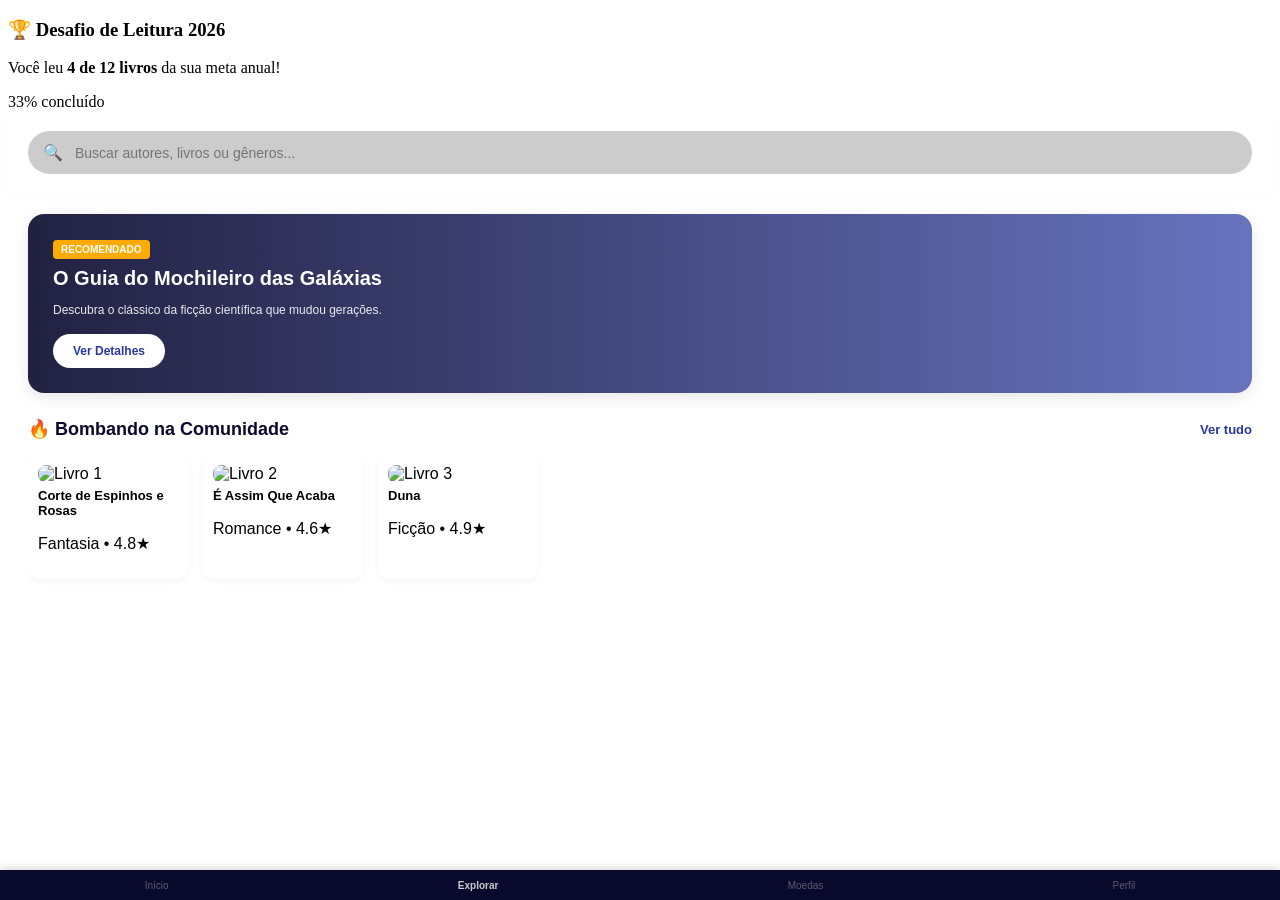
==== Explorar.html @ 79133b43 "Meu primeiro salvamento" ====
<!DOCTYPE html>
<html lang="pt-BR">
<head>
    <meta charset="UTF-8">
    <meta name="viewport" content="width=device-width, initial-scale=1.0">
    <title>Explorar</title>
    <link rel="stylesheet" href="explorar.css"> </head>
</head>
<body>
    <!--Painel de Desafios de Leitura-->
    <div class="painel-desafio">
        <h3 class="titulo-desafio">🏆 Desafio de Leitura 2026</h3>
        <p class="descricao-desafio">Você leu <strong>4 de 12 livros</strong> da sua meta anual!</p>
        <div class="progresso-desafio-fundo">
            <div class="progresso-desafio-barra" style="width: 33.3%;"></div>
        </div>
        <span class="porcentagem-desafio">33% concluído</span>
    </div>
</section>
<header class="topo-explorar">
        <div class="caixa-busca-explorar">
            <span>🔍</span>
            <input type="text" placeholder="Buscar autores, livros ou gêneros...">
        </div>
    </header>

    <main class="conteudo-explorar">
        <section class="banner-destaque">
            <div class="info-banner">
                <span class="badge-banner">RECOMENDADO</span>
                <h2>O Guia do Mochileiro das Galáxias</h2>
                <p>Descubra o clássico da ficção científica que mudou gerações.</p>
                <button class="btn-banner">Ver Detalhes</button>
            </div>
        </section>

        <section class="secao-explorar">
            <div class="titulo-linha">
                <h2>🔥 Bombando na Comunidade</h2>
                <a href="#" class="ver-mais">Ver tudo</a>
            </div>
            
            <div class="rolagem-horizontal">
                <div class="card-explorar">
                    <img src="https://placehold.co/150x220?text=Livro+1" alt="Livro 1">
                    <h4>Corte de Espinhos e Rosas</h4>
                    <p>Fantasia • 4.8★</p>
                </div>
                <div class="card-explorar">
                    <img src="https://placehold.co/150x220?text=Livro+2" alt="Livro 2">
                    <h4>É Assim Que Acaba</h4>
                    <p>Romance • 4.6★</p>
                </div>
                <div class="card-explorar">
                    <img src="https://placehold.co/150x220?text=Livro+3" alt="Livro 3">
                    <h4>Duna</h4>
                    <p>Ficção • 4.9★</p>
                </div>
            </div>
        </section>
    </main>











<nav class="aba-inferior">
    <a href="index.html" class="aba-item"><span>Início</span></a>
    <a href="Explorar.html" class="aba-item ativo"><span>Explorar</span></a>
    <a href="Moedas.html" class="aba-item"><span>Moedas</span></a>
    <a href="Perfil.html" class="aba-item"><span>Perfil</span></a>
</nav>
<script src="explorar.js"></script>
</body>
</html>
---- explorar.css ----
/* EXPLORAR */
.topo-explorar {
    padding: 20px;
    background-color: transparent;
    box-shadow: 0 2px 10px rgba(0,0,0,0.02);
}

.caixa-busca-explorar {
    display: flex;
    align-items: center;
    background-color: #cccccc;
    padding: 12px 15px;
    border-radius: 25px;
    gap: 10px;
}

.caixa-busca-explorar input {
    border: none;
    background: none;
    outline: none;
    width: 100%;
    font-size: 14px;
}

.conteudo-explorar { padding: 20px; }

.banner-destaque {
    background: linear-gradient(to right, rgba(9, 9, 45, 0.9), rgba(40, 56, 163, 0.7)), url('https://placehold.co/600x300?text=') no-repeat center center;
    background-size: cover;
    border-radius: 16px;
    padding: 25px;
    color: white;
    margin-bottom: 25px;
    box-shadow: 0 4px 15px rgba(0,0,0,0.1);
    font-family: 'roboto-medium', sans-serif;
}

.badge-banner {
    background-color: #ffaa00;
    color: white;
    padding: 4px 8px;
    font-size: 10px;
    font-weight: bold;
    border-radius: 4px;
}

.banner-destaque h2 { font-size: 20px; margin: 10px 0 5px 0; }
.banner-destaque p { font-size: 12px; opacity: 0.9; margin-bottom: 15px; line-height: 1.4; }

.btn-banner {
    background-color: white;
    color: #2838a3;
    border: none;
    padding: 10px 20px;
    border-radius: 20px;
    font-weight: bold;
    font-size: 12px;
    cursor: pointer;
    transition: transform 0.2s;
}

.btn-banner:active { transform: scale(0.95); }
.titulo-linha { display: flex; justify-content: space-between; align-items: center; margin-bottom: 15px; font-family: 'roboto-medium', sans-serif; }
.titulo-linha h2 { font-size: 18px; color: #09092d; margin: 0; }
.ver-mais { font-size: 13px; color: #2838a3; text-decoration: none; font-weight: bold; }

.rolagem-horizontal {
    display: flex;
    gap: 15px;
    overflow-x: auto;
    padding-bottom: 10px;
    scrollbar-width: none;
}

.rolagem-horizontal::-webkit-scrollbar { display: none; }

.card-explorar {
    flex: 0 0 140px;
    background-color: white;
    padding: 10px;
    border-radius: 12px;
    box-shadow: 0 2px 8px rgba(0,0,0,0.04);
    font-family: 'roboto-medium', sans-serif;
}

.card-explorar img { width: 100%; border-radius: 8px; object-fit: cover; }
.card-explorar h4 { font-size: 13px; margin: 5px 0 0 0; }






/* ==========================================================================
   BARRA DE NAVEGAÇÃO INFERIOR COLETIVA
   ========================================================================== */
.aba-inferior {
    position: fixed;
    bottom: 0;
    left: 0;
    width: 100%;
    height: 20px;
    background-color: #09092d;
    display: flex;
    justify-content: space-around;
    align-items: center;
    z-index: 2000;
    padding: 5px 0;
    box-shadow: 0 -2px 10px rgba(0, 0, 0, 0.15);
    font-family: 'roboto-black', sans-serif;
    color: #cccccc;
}
.aba-item {
    display: flex;
    flex-direction: column;
    align-items: center;
    cursor: pointer;
    font-family: 'roboto-black', sans-serif;
    font-size: 10px;
    color: #5d5d6e;
    text-decoration: none;
}
.aba-item.ativo {
    color: #cccccc;
    font-weight: bold;
}
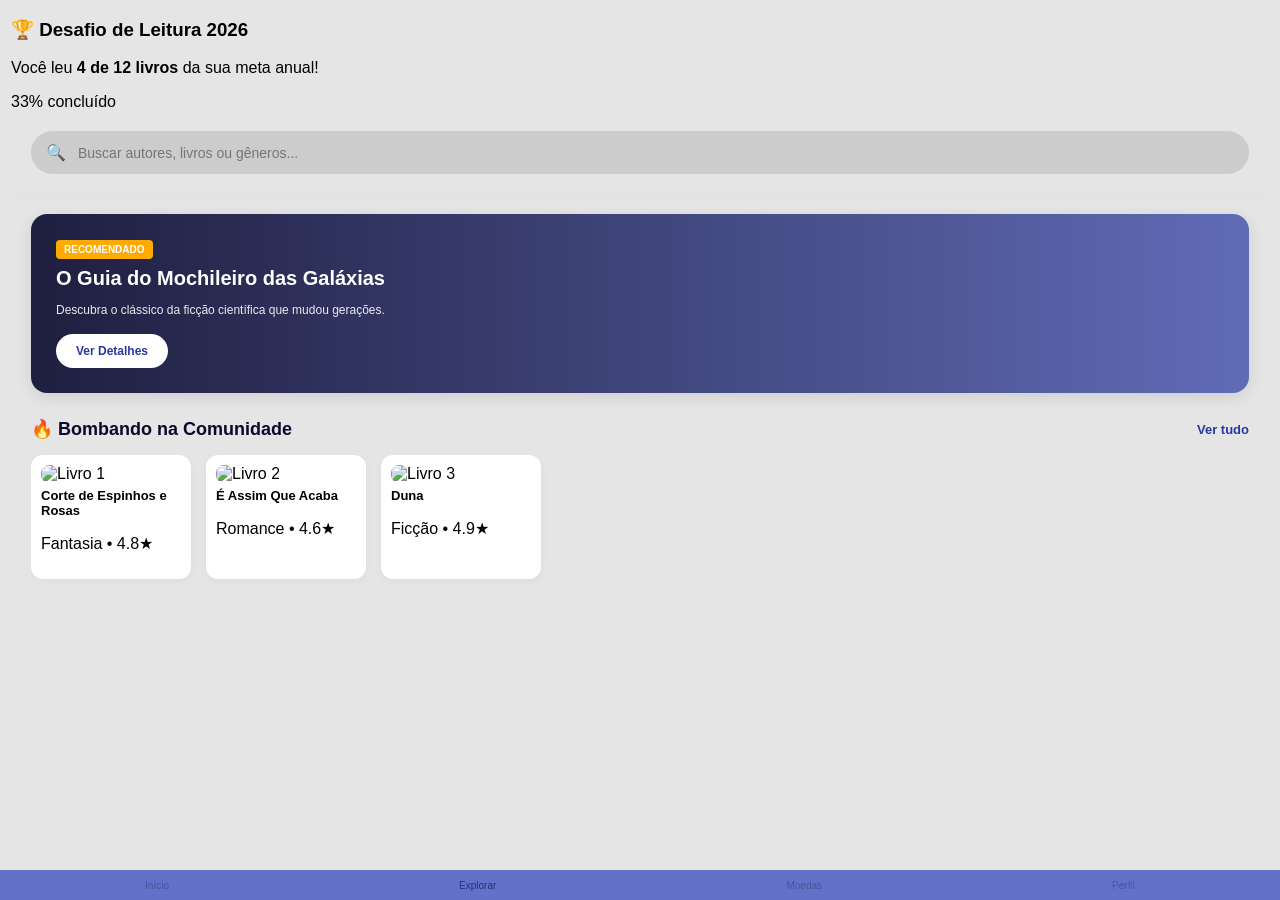
==== commit 907e00fb: "Meu primeiro salvamento" ====
--- a/Explorar.html
+++ b/Explorar.html
@@ -5,8 +5,17 @@
     <meta name="viewport" content="width=device-width, initial-scale=1.0">
     <title>Explorar</title>
     <link rel="stylesheet" href="explorar.css"> </head>
+    <link rel="stylesheet" href="style.css">
 </head>
 <body>
+    <script>
+    // Aplica o tema salvo assim que a página carregar
+    const temaSalvo = localStorage.getItem('tema') || 'claro';
+    if (temaSalvo === 'escuro') {
+        document.body.classList.add('dark-mode');
+    }
+</script>
+
     <!--Painel de Desafios de Leitura-->
     <div class="painel-desafio">
         <h3 class="titulo-desafio">🏆 Desafio de Leitura 2026</h3>
--- a/explorar.css
+++ b/explorar.css
@@ -90,7 +90,6 @@
 
 
 
-
 /* ==========================================================================
    BARRA DE NAVEGAÇÃO INFERIOR COLETIVA
    ========================================================================== */
@@ -100,27 +99,29 @@
     left: 0;
     width: 100%;
     height: 20px;
-    background-color: #09092d;
+    background-color: #6371c8;
     display: flex;
     justify-content: space-around;
     align-items: center;
     z-index: 2000;
     padding: 5px 0;
-    box-shadow: 0 -2px 10px rgba(0, 0, 0, 0.15);
-    font-family: 'roboto-black', sans-serif;
-    color: #cccccc;
 }
 .aba-item {
     display: flex;
     flex-direction: column;
     align-items: center;
     cursor: pointer;
-    font-family: 'roboto-black', sans-serif;
+    font-family: 'roboto-medium', sans-serif;
     font-size: 10px;
-    color: #5d5d6e;
+    color: #47559a;
     text-decoration: none;
 }
+.aba-item:hover{
+    color: #273175;
+    font-family: 'roboto-bold', sans-serif;
+}
 .aba-item.ativo {
-    color: #cccccc;
-    font-weight: bold;
-}+    color: #273175;
+    font-family: 'roboto-bold', sans-serif;
+}
+
--- a/style.css
+++ b/style.css
@@ -0,0 +1,916 @@
+/* ==========================================================================
+   CONFIGURAÇÕES GERAIS E FONTES
+   ========================================================================== */
+body {
+    background-color: #e6e5e5;
+    margin: 11px 11px 11px 11px;
+    font-family: sans-serif;
+    padding-bottom: 21px;
+}
+
+@font-face {
+    font-family: 'roboto-thin';
+    src: url('font/Roboto-thin.ttf') format('truetype');
+}
+@font-face {
+    font-family: 'roboto-light';
+    src: url('font/Roboto-light.ttf') format('truetype');
+}
+@font-face {
+    font-family: 'roboto-medium';
+    src: url('font/Roboto-medium.ttf') format('truetype');
+}
+@font-face {
+    font-family: 'roboto-bold';
+    src: url('font/Roboto-bold.ttf') format('truetype');
+}
+@font-face {
+    font-family: 'roboto-black';
+    src: url('font/Roboto-black.ttf') format('truetype');
+}
+
+/* ==========================================================================
+   MENU SUPERIOR / HEADER
+   ========================================================================== */
+.logo {
+    height: 40px !important;
+    width: auto !important;
+    margin: 14px;
+}
+.logo .cls-1 {
+    fill: #2f3b8b;  /* mesma cor original */
+}
+
+.container-menu {
+    margin-top: 14px;
+    display: flex; 
+    justify-content: space-between; /* Empurra o botão para a extrema direita */
+    align-items: center;
+    width: 100%;
+    box-sizing: border-box;
+    padding-right: 11px;
+}
+.logo-wrapper {
+    display: flex;
+}
+.IMAGINE {
+    font-family: 'roboto-black', sans-serif;
+    color: #2f3b8b;
+    font-size: 17px;
+    margin-left: -5px;
+    margin-top: 15px;
+}
+.Biblioteca {
+    font-family: 'roboto-black', sans-serif;
+    color: #6371c8;
+    font-size: 11px;
+    margin-left: -67px;
+    margin-top: 33px;
+}
+
+/* ==========================================================================
+   SEARCH BAR 
+   ========================================================================== */
+.formb {
+    display: flex;
+    align-items: center;
+    margin-left: 11px;
+    margin-top: 7px;
+    border: none;
+    position: center;
+    gap: 0.1px;
+    border-radius: 5px;
+}
+
+.busca {
+    margin: 0px 11px 0 0;
+    width: calc(100% - 11px);
+    background-color: #bdc4e3;
+    border: none;
+    font-size: 0.8rem;
+    height: 25px;
+    border-radius: 0px 50px 50px 0px; 
+    color:#0f184f ;
+    border: none;
+}
+.busca::placeholder {
+    color: #6e749b;
+    border: none;
+}
+.botaob {
+    background-color: #bdc4e3;
+    border: none;
+    cursor: pointer;
+    padding: 0.2rem;
+    height: 27px;
+    margin-top: 0px;
+    border-radius: 50px 0px 0px 50px;
+}
+.lupa {
+    width: 1rem;
+    height: 1rem;
+    margin-left: 0.4rem;
+    align-items: center;
+    position: center;
+    display: flex;
+    color: #6e749b;
+}
+
+
+/* ==========================================================================
+   BOTÃO FLUTUANTE DE AÇÃO (+)
+   ========================================================================== */
+.menumais {
+    position: fixed;
+    bottom: 50px;
+    right: 15px;
+    z-index: 50000;
+}
+.mais {
+    width: 36px;
+    height: 36px;
+    border-radius: 50%;
+    font-size: 28px;
+    border: none;
+    cursor: pointer;
+    display: flex;
+    align-items: center;
+    justify-content: center;
+    font-family: 'roboto-black', sans-serif;
+    background-color: #6371c8;
+    color: #bdc4e3;
+    transition: transform 0.2s ease, background-color 0.2s ease;
+}
+.mais:hover {
+    background-color: #2f3b8b;
+    color: #bdc4e3;
+    transform: scale(1.05); 
+}
+.opcoesmais {
+    position: absolute;
+    right: 0;
+    background-color: #bdc4e3;
+    color: #6371c8;
+    padding: 8px 10px;
+    border-radius: 15px;
+    font-size: 10px;
+    white-space: nowrap;
+    cursor: pointer;
+    display: none;
+    pointer-events: auto;
+}
+.opcoesmais:hover {
+    background-color: #6371c8;
+    color: #bdc4e3;
+    transform: scale(1.01); 
+    font-family: 'roboto-medium', sans-serif;
+}
+#adicionar{
+    bottom: 85px
+}
+#escanear{
+    bottom: 50px
+}
+
+/* ==========================================================================
+   SEÇÕES DE CARDS (RECENTES E PRINCIPAL)
+   ========================================================================== */
+.recentes {
+    font-family: 'roboto-medium', sans-serif;
+    font-size: 13px;
+    color: #2f3b8b;
+    margin-left: 14px;
+    margin-top: 15px;
+}
+.cardsR .card:hover {
+        transform: scale(1.02);
+}
+#recentes .capa-container {
+    height: 50px; 
+    position: relative;
+    border-radius: 12px;
+    margin-top: -20px;
+}
+.capa-livro {
+    width: 100%;
+    height: 100%;
+    object-fit: cover;
+}
+.cardsR {
+    display: flex;
+    flex-direction: row;
+    gap: 12px;
+    margin-top: -10px;
+    background-color: transparent;
+    padding: 10px 11px;
+    overflow-x: auto;
+}
+.cardsR .card {
+    flex-direction: row;
+    align-items: center;
+    background-color: #bdc4e3;
+    border-radius: 8px;
+    padding: 8px;
+    width: 180px;
+    height: 50px;
+    flex-shrink: 0;
+}
+.cardsR .card .capa-container {
+    flex-shrink: 0;
+}
+.cardsR .card .info-container {
+    display: flex;
+    flex-direction: column;
+    align-items: flex-start;
+}
+.card-recente-titulo {
+    font-size: 10px !important;
+    color: #2f3b8b;
+    display:block;
+    -webkit-column-break-inside: 2;
+    -webkit-box-orient:vertical;
+    max-width: 150px;
+}
+.card-recente-autor{
+    font-size: 7px !important; 
+    margin: 0; 
+    color: #6e749b !important;
+    white-space: nowrap;
+    overflow: hidden;
+    text-overflow: ellipsis;
+    max-width: 100%;
+}
+
+.card {
+    display: flex;
+    flex-direction: column;
+    background: #fff;
+    border-radius: 8px;
+    padding: 10px;
+    box-sizing: border-box;
+    position: relative;
+    contain: layout; 
+}
+.card img {
+    width: 50px;
+    border-radius: 8px;
+    aspect-ratio: 2 / 3;
+    object-fit: cover;
+    background-color: #eee;
+}
+.card h3 {
+    font-size: 1rem;
+    margin: 10px 0 5px;
+}
+.card-info {
+    padding: 8px 4px 0 4px;
+    display: flex;
+    flex-direction: column;
+    gap: 4px;
+    position: relative;
+}
+
+.card-recente {
+    width: 200px;
+    height: 50px;
+}
+.card-recente-conteudo {
+    display: flex; align-items: center; gap: 10px; width: 100%;
+}
+.card-recente-capa {
+    width: 10px; height: 35px; object-fit: cover; border-radius: 4px;
+}
+.card-recente-info {
+    overflow: hidden; text-align: left;
+}
+.card-recente-titulo {
+    font-size: 5px; margin: 0; white-space: nowrap; overflow: hidden; text-overflow: ellipsis;
+}
+.card-recente-autor {
+    font-size: 8px; margin: 3px 0 14px 0; color: #3d3d5a; white-space: nowrap; overflow: hidden; text-overflow: ellipsis;
+}
+
+/* ==========================================================================
+   CATEGORIAS
+   ========================================================================== */
+.linha-categorias-filtros {
+    display: flex;
+    align-items: center;
+    justify-content: space-between;
+    padding: 10px 20px;
+    box-sizing: border-box;
+    gap: 20px;
+    margin-left: -10px;
+}
+.categoriascontainer {
+    display: flex;
+    gap: 10px;
+    overflow-x: auto;
+    flex-grow: 1;
+    scrollbar-width: none;
+}
+.categoriascontainer::-webkit-scrollbar {
+    display: none;
+}
+.categoria-item {
+    font-family: 'roboto-medium', sans-serif;
+    background-color: #bdc4e3;
+    color: #6e749b;
+    padding: 8px 15px;
+    border-radius: 20px;
+    font-size: 8px;
+    cursor: pointer;
+    border: none;
+}
+.categoria-item:hover {
+    background-color: #6371c8;
+    color: #bdc4e3;
+    font-family: 'roboto-black', sans-serif;
+    transform: scale(1.03);
+}
+.categoria-item.ativo {
+    background-color: #6371c8;
+    color: #bdc4e3;
+    font-family: 'roboto-black', sans-serif;
+    border-bottom: 2px solid currentColor;
+}
+
+/* ==========================================================================
+   CAPAS E MENU DE AÇÕES POR CIMA DA CAPA
+   ========================================================================== */
+.cardsC {
+    display: grid;
+    grid-template-columns: repeat(auto-fill, minmax(130px, 1fr));
+    gap: 15px;
+    margin-top: -0px;
+    background: transparent;
+    border-radius: 20px;
+    padding: 10px;
+    text-align: center;
+    contain: content; 
+    align-items: center;
+}
+.cardsC .card:hover {
+        transform: scale(1.02);
+}
+
+.cardsC .card {
+    background-color: #bdc4e3;
+    border-radius: 8px;
+    padding: 8px;
+    width: 150px;
+    height: 280px;
+    flex-shrink: 0;
+    align-items: center;
+}
+#todoscardsC .capa-container {
+    width: 130px;
+    height: 200px;
+    position: relative;
+    border-radius: 12px;
+    overflow: hidden;
+}
+#todoscardsC .capa-livro {
+    width: 100%;
+    height: 100%;
+    object-fit: cover;
+    margin-top: 3px;
+}
+
+.titulo{
+    font-size: 12px !important;
+    margin-top: 3px !important; 
+    color: #2f3b8b;
+    white-space: normal;
+    display: -webkit-box;
+    -webkit-line-clamp: 2;       /* Define o limite máximo de 2 linhas */
+    -webkit-box-orient: vertical;
+    overflow: hidden;
+    text-overflow: ellipsis;
+    max-width: 150px;
+}
+.card-principal-autor{
+    font-size: 9px !important; 
+    margin-top: 2px; 
+    color: #6e749b;
+    white-space: nowrap;
+    overflow: hidden;
+    text-overflow: ellipsis;
+    max-width: 100%;
+}
+.menu-categorias-capa {
+    position: absolute;
+    bottom: 9px; 
+    left: 0px;
+    right: 0%;
+    display: flex;
+    justify-content: center;
+    background-color: #a1aacd; 
+    padding: 3px; 
+    border-radius: 9px;
+    opacity: 0;
+    visibility: hidden;
+    transform: translateY(10px); 
+    transition: opacity 0.3s ease, visibility 0.3s ease, transform 0.3s ease;
+}
+.capa-container:hover .menu-categorias-capa {
+    opacity: 1;
+    visibility: visible;
+}
+.btn-cat {
+    background: transparent;
+    border: 1px solid currentColor;
+    border-color: #1b2774;
+    border-radius: 4px;
+    color: #1b2774;
+    cursor: pointer;
+    font-size: 14px;
+    padding: 4px 2px;
+    display: flex;
+    align-items: center;
+    justify-content: center;
+    transition: background-color 0.15s ease, color 0.15s ease;
+}
+.btn-cat.cat-lendo.selecionado { background-color: #ff9800; border-color: #ff9800; color: #ffffff; }
+.btn-cat.cat-relendo.selecionado { background-color: #382ab7; border-color: #382ab7; color: #ffffff; }
+.btn-cat.cat-quero-ler.selecionado { background-color: #ffeb3b; border-color: #ffeb3b; color: #ffffff; }
+.btn-cat.cat-finalizados.selecionado { background-color: #4caf50; border-color: #4caf50; color: #ffffff; }
+.btn-cat.cat-abandonados.selecionado { background-color: #c62222; border-color: #c62222; color: #ffffff; }
+.btn-cat.cat-favoritos.selecionado { background-color: #ffc107; border-color: #ffc107; color: #ffffff; }
+
+.btn-cat.cat-lendo:hover { background-color: #ff9800; border-color: #ff9800; color: #ffffff; }
+.btn-cat.cat-relendo:hover { background-color: #382ab7; border-color: #382ab7; color: #ffffff; }
+.btn-cat.cat-quero-ler:hover { background-color: #ffeb3b; border-color: #ffeb3b; color: #ffffff; }
+.btn-cat.cat-finalizados:hover { background-color: #4caf50; border-color: #4caf50; color: #ffffff; }
+.btn-cat.cat-abandonados:hover { background-color: #c62222; border-color: #c62222; color: #ffffff; }
+.btn-cat.cat-favoritos:hover { background-color: #ffc107; border-color: #ffc107; color: #ffffff; }
+
+.btn-cat.selecionado svg { stroke: currentColor; }
+.modal-input-titulo, .modal-input-autor {
+    font-family: 'roboto-medium', sans-serif;
+    font-size: 7px;
+}
+
+/* ==========================================================================
+Filtros
+   ========================================================================== */
+.acoes-direita-container {
+    display: flex;
+    align-items: center;
+    gap: 10px;
+    flex-shrink: 0;
+}
+.btn-acao-topo {
+    background: none;
+    border: none;
+    color: #6371c8;
+    cursor: pointer;
+    display: flex;
+    align-items: center;
+    justify-content: center;
+    padding: 6px;
+    transition: color 0.2s, transform 0.2s;
+    margin-right: -5px;
+}
+.btn-acao-topo:hover {
+    color: #2f3b8b;
+    transform: scale(1.08);
+}
+.balao-filtro {
+    display: none; /* Escondido por padrão */
+    position: absolute;
+    top: 115%;     /* Posiciona logo abaixo do botão */
+    right: 0;      /* Alinha com o canto direito do botão */
+    background-color: #bdc4e3; /* Tom azul-escuro igual à sua aba inferior */
+    color: #2f3b8b;
+    border-radius: 8px;
+    box-shadow: 0 4px 12px rgba(0, 0, 0, 0.3);
+    padding: 6px 0;
+    min-width: 120px;
+    z-index: 3000; /* Garante que fique acima de outros elementos na tela */
+    font-family: 'roboto-medium', sans-serif;
+}
+
+/* Classe que o JavaScript usará para exibir o balão */
+.balao-filtro.visivel {
+    display: block;
+}
+
+/* Opções de clique dentro do balão */
+.opcao-filtro {
+    padding: 8px 16px;
+    font-size: 12px;
+    cursor: pointer;
+    transition: background-color 0.2s, color 0.2s;
+    text-align: left;
+    white-space: nowrap;
+}
+
+/* Efeito ao passar o mouse nas opções */
+.opcao-filtro:hover {
+    background-color: #6371c8; /* Tom ligeiramente mais claro */
+    font-family: 'roboto-black', sans-serif;
+    color: #bdc4e3;
+}
+
+/* Destaque visual para a opção selecionada atualmente */
+.opcao-filtro.ativa {
+    color: #bdc4e3; /* Cor verde/ciano para destacar o filtro ativo */
+    background-color: #6371c8;
+    font-family: 'roboto-black', sans-serif;
+}
+
+/* ==========================================================================
+   LIXEIRA E MODO EXCLUSÃO
+   ========================================================================== */
+#btn-lixeira-secao {
+    margin-right:7px;
+    border-color: #2f3b8b !important;
+}
+#btn-lixeira-secao:hover {
+    color: #c62222 !important;
+}
+.container-acoes-lixeira {
+    position: fixed;
+    bottom: 50px;
+    right: 68px;
+    display: flex;
+    gap: 10px;
+    z-index: 5000;
+}
+.btn-selecionar-tudo {
+    background-color: #bdc4e3;
+    color: #2f3b8b;
+    border: none;
+    padding: 8px 10px;
+    border-radius: 20px;
+    font-family: 'roboto-medium', sans-serif;
+    font-size: 10px;
+    cursor: pointer;
+    transition: background-color 0.2s, transform 0.2s;
+}
+.btn-selecionar-tudo:hover {
+    background-color: #2f3b8b;
+    color: #bdc4e3;
+    transform: scale(1.01);
+    font-family: 'roboto-bold', sans-serif;
+}
+.btn-deletar-secao {
+    position: static; 
+    background-color: #bdc4e3;
+    color: #c62222;
+    border: none;
+    padding: 8px 10px;
+    border-radius: 20px;
+    font-family: 'roboto-medium', sans-serif;
+    font-size: 10px;
+    cursor: pointer;
+    transition: background-color 0.2s;
+}
+.btn-deletar-secao:hover {
+background-color: #9b1d0f;
+color: #bdc4e3;
+ transform: scale(1.01);
+ font-family: 'roboto-bold', sans-serif;
+}
+.card-selecionado-exclusao {
+    outline: 4px solid #c62222;
+    color:#c62222;
+    border-radius: 12px;
+    transform: scale(0.96);
+    transition: all 0.2s ease;
+}
+
+/* ==========================================================================
+   MODAL DE EDIÇÃO DO LIVRO
+   ========================================================================== */
+.modal-overlay {
+    position: fixed;
+    top: 0; left: 0; right: 0; bottom: 0;
+    background-color: #00000080;
+    display: flex;
+    justify-content: center;
+    align-items: center;
+    z-index: 100000;
+    padding: 20px;
+}
+.modal-conteudo {
+    background-color: #e6e5e5;
+    color:#2f3b8b;
+    border-radius: 12px;
+    display: flex;
+    max-width: 500px;
+    width: 100%;
+    max-height: 80vh;
+    box-shadow: 0 4px 20px rgba(0, 0, 0, 0.3);
+    overflow: hidden;
+    position: relative;
+}
+.modal-esquerda {
+    flex: 0 0 45%;
+    background-color: #e6e5e5;
+    display: flex;
+    flex-direction: column;
+    align-items: center;
+    padding: 20px;
+    color:#0e174f;
+}
+.btn-fechar-modal {
+    position: absolute;
+    top: 7px; left: 9px;
+    background: none; border: none;
+    font-size: 20px; color: #6371c8;
+    cursor: pointer; padding: 0;
+    width: 32px; height: 32px;
+    display: flex; align-items: center; justify-content: center;
+    transition: color 0.2s; z-index: 10;
+}
+.btn-fechar-modal:hover { color: #2f3b8b; }
+.modal-capa {
+    width: 180px;
+    max-width: 190px;
+    aspect-ratio: 2 / 3;
+    object-fit: cover;
+    border-radius: 8px;
+    margin-top: 4px;
+    margin-left: 20px;
+}
+.modal-direita {
+    flex: 1; padding: 10px;
+    display: flex; flex-direction: column;
+    overflow-y: auto; 
+    gap: 15px;
+    justify-content: center;
+    margin-right: 20px;
+    margin-top: 40px;
+}
+.modal-campo {
+    display: flex;
+    flex-direction: column;
+    gap: 5px; 
+    font-family: 'roboto-medium', sans-serif;
+}
+.modal-campo label {
+    font-family: 'roboto-medium', sans-serif;
+    font-size: 14px; color: #2f3b8b; font-weight: 500;
+}
+.modal-campo input {
+    padding: 10px 12px; border: none;
+    border-radius: 6px; font-size: 12px; font-family: sans-serif;
+    transition: border-color 0.2s;
+    color: #2f3b8b;
+    background-color: #bdc4e3;
+    font-family: 'roboto-medium', sans-serif;
+}
+.modal-campo input:focus {
+    outline: none; border-color: #2f3b8b;
+}
+.btn-salvar-modal {
+    background-color: #6371c8; color: #cccccc;
+    border: none; padding: 12px 20px; border-radius: 6px;
+    font-family: 'roboto-medium', sans-serif; font-size: 11px;
+    cursor: pointer; transition: background-color 0.2s;
+    align-self: flex-end; margin-top: 42px;
+}
+.btn-salvar-modal:hover { background-color: #2f3b8b; }
+
+@media (max-width: 600px) {
+    .modal-conteudo { flex-direction: column; max-height: none; max-width: none; }
+    .modal-esquerda { flex: 0 0 auto; padding: 15px; }
+    .modal-direita { flex: 1; padding: 20px; }
+    .btn-fechar-modal { top: 8px; right: 8px; }
+}
+
+/* ==========================================================================
+   BARRA DE NAVEGAÇÃO INFERIOR COLETIVA
+   ========================================================================== */
+.aba-inferior {
+    position: fixed;
+    bottom: 0;
+    left: 0;
+    width: 100%;
+    height: 20px;
+    background-color: #6371c8;
+    display: flex;
+    justify-content: space-around;
+    align-items: center;
+    z-index: 2000;
+    padding: 5px 0;
+}
+.aba-item {
+    display: flex;
+    flex-direction: column;
+    align-items: center;
+    cursor: pointer;
+    font-family: 'roboto-medium', sans-serif;
+    font-size: 10px;
+    color: #47559a;
+    text-decoration: none;
+}
+.aba-item:hover{
+    color: #273175;
+    font-family: 'roboto-bold', sans-serif;
+}
+.aba-item.ativo {
+    color: #273175;
+    font-family: 'roboto-bold', sans-serif;
+}
+
+/* ==========================================================================
+   TEMAS
+   ========================================================================== */
+.btn-tema {
+    position: absolute;
+    top: 13px;      /* ajuste conforme o espaçamento desejado */
+    right: 4px;
+    background: none;
+    border: none;
+    color: #6371c8;
+    cursor: pointer;
+    display: flex;
+    align-items: center;
+    justify-content: center;
+    padding: 8px;
+    transition: transform 0.2s ease, color 0.2s ease;
+}
+.container-menu {
+    position: relative;  /* adicione */
+    /* resto do estilo existente */
+}
+.btn-tema:hover {
+    color: #39458f;
+    transform: scale(1.1);
+}
+
+
+
+
+/* Regras aplicadas quando o body tiver a classe .dark-mode */
+body.dark-mode {
+    background-color: #0d0e19; /* Fundo escuro profundo */
+    color: #bdc4e3;
+}
+
+body.dark-mode .logo .cls-1{
+fill: #162a70;
+}
+body.dark-mode .IMAGINE {
+color:#162a70
+}
+body.dark-mode .Biblioteca {
+    color: #545d85;
+}
+body.dark-mode .recentes{
+color: #545d85;
+}
+
+
+body.dark-mode .botaob,
+body.dark-mode .lupa,
+body.dark-mode .busca::placeholder {
+    color: #1a1c2c !important;
+    background-color: #02040d !important;
+}
+body.dark-mode .busca {
+    color: #545d85 !important;
+    background-color: #02040d !important;
+}
+
+
+body.dark-mode .mais {
+    background-color: #02040d;
+    color: #162a70;
+}
+body.dark-mode .mais:hover {
+    background-color: #162a70;
+    color: #02040d;
+}
+body.dark-mode .opcoesmais {
+    background-color: #02040d;
+    color: #1a1c2c;
+}
+body.dark-mode .opcoesmais:hover {
+    background-color: #02040d;
+    color: #162a70;
+}
+
+
+body.dark-mode .categoria-item {
+    background-color: #02040d;
+    color: #1a1c2c;
+}
+body.dark-mode .categoria-item:hover {
+    background-color: #162a70 ;
+    color: #090c1b ;
+}
+body.dark-mode .categoria-item.ativo {
+    background-color: #162a70 ;
+    color: #090c1b ;
+}
+
+
+body.dark-mode .card-recente-titulo,
+body.dark-mode .titulo{
+color: #545d85;
+}
+body.dark-mode .card-recente-autor,
+body.dark-mode .card-principal-autor{
+color: #242636 !important;
+}
+
+
+body.dark-mode .cardsR .card,
+body.dark-mode .cardsC .card,
+body.dark-mode .card,
+body.dark-mode .menu-categorias-capa {
+    background-color: #02040d;
+}
+body.dark-mode .btn-cat {
+border-color: #02040d;
+color: #1a1c2c;
+border-color: #1a1c2c;
+}
+
+body.dark-mode .modal-conteudo,
+body.dark-mode .modal-esquerda{
+    background-color: #1a1c2c;
+}
+body.dark-mode .modal-campo label,
+body.dark-mode .btn-fechar-modal,
+body.dark-mode .btn-acao-topo {
+color: #02040d;
+}
+body.dark-mode .modal-campo input {
+    background-color: #02040d;
+    border-color: transparent;
+    color: #424662;
+}
+body.dark-mode .btn-salvar-modal {
+    background-color: #02040d;
+    color: #424662;
+}
+body.dark-mode .btn-salvar-modal:hover {
+    background-color: #424662;
+    color: #02040d;
+}
+
+body.dark-mode .btn-acao-topo {
+    color: #122051;
+}
+body.dark-mode .btn-acao-topo:hover {
+    color: #545d85;
+}
+body.dark-mode .opcao-filtro {
+    color: #1a1c2c; 
+}
+body.dark-mode .opcao-filtro:hover {
+    background-color: #545d85; 
+    color: #02040d;
+}
+body.dark-mode .opcao-filtro.ativa {
+    color: #02040d; 
+    background-color: #545d85;
+}
+body.dark-mode .balao-filtro {
+background-color: #02040d;
+}
+
+
+body.dark-mode .btn-selecionar-tudo {
+    background-color: #02040d;
+    color: #162a70;
+}
+body.dark-mode .btn-selecionar-tudo:hover {
+    background-color: #162a70;
+    color: #02040d;
+}
+body.dark-mode .btn-deletar-secao { 
+    background-color: #02040d;
+    color: #c62222;
+}
+body.dark-mode .btn-deletar-secao:hover {
+background-color: #c62222;
+color: #02040d;
+}
+
+
+body.dark-mode .aba-inferior {
+background-color: #02040d !important;
+}
+body.dark-mode .aba-item {
+color: #1a1c2c !important;
+}
+body.dark-mode .aba-item:hover{
+    color: #162a70 !important;
+}
+body.dark-mode .aba-item.ativo {
+    color: #162a70 !important;
+}
+
+
+body.dark-mode .btn-tema{
+    color: #1e2e6a;
+}
+body.dark-mode .btn-tema:hover{
+    color: #545d85;
+}
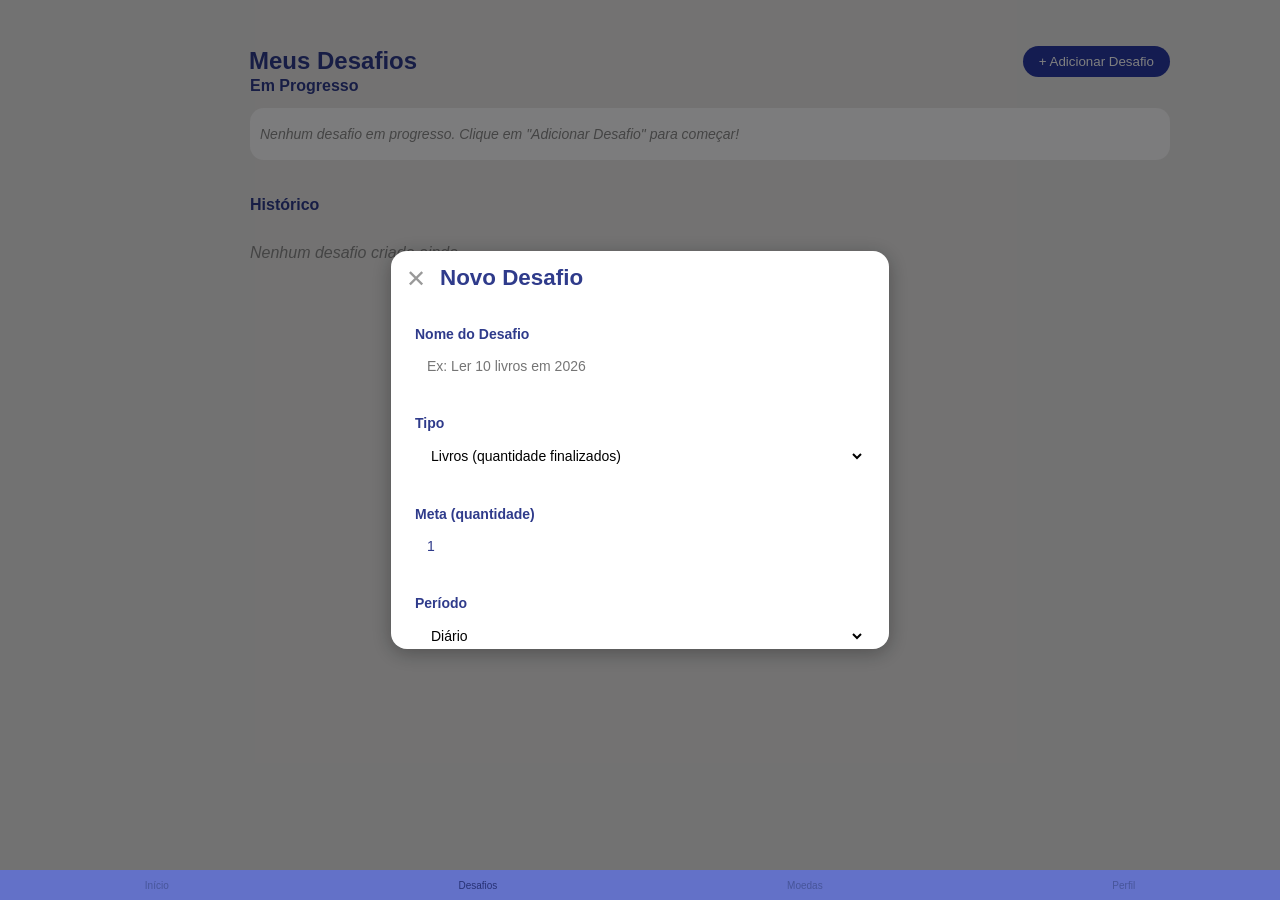
==== commit 16ecdae3: "Primeira versão do site" ====
--- a/Explorar.html
+++ b/Explorar.html
@@ -3,88 +3,97 @@
 <head>
     <meta charset="UTF-8">
     <meta name="viewport" content="width=device-width, initial-scale=1.0">
-    <title>Explorar</title>
-    <link rel="stylesheet" href="explorar.css"> </head>
+    <title>Desafios</title>
     <link rel="stylesheet" href="style.css">
+    <link rel="stylesheet" href="explorar.css">
 </head>
 <body>
-    <script>
-    // Aplica o tema salvo assim que a página carregar
+<script>
     const temaSalvo = localStorage.getItem('tema') || 'claro';
-    if (temaSalvo === 'escuro') {
-        document.body.classList.add('dark-mode');
-    }
+    if (temaSalvo === 'escuro') document.body.classList.add('dark-mode');
 </script>
 
-    <!--Painel de Desafios de Leitura-->
-    <div class="painel-desafio">
-        <h3 class="titulo-desafio">🏆 Desafio de Leitura 2026</h3>
-        <p class="descricao-desafio">Você leu <strong>4 de 12 livros</strong> da sua meta anual!</p>
-        <div class="progresso-desafio-fundo">
-            <div class="progresso-desafio-barra" style="width: 33.3%;"></div>
+<div class="container-desafios">
+    <div class="cabecalho-desafios">
+        <h1 class="titulo-principal">Meus Desafios</h1>
+        <button id="btn-adicionar-desafio" class="btn-adicionar">+ Adicionar Desafio</button>
+    </div>
+
+    <!-- Desafio atual -->
+    <div class="secao-desafio">
+        <h2>Em Progresso</h2>
+        <div id="desafio-atual" class="card-desafio card-desafio-destaque">
+            <p class="sem-desafio">Nenhum desafio em progresso. Clique em "Adicionar Desafio" para começar!</p>
         </div>
-        <span class="porcentagem-desafio">33% concluído</span>
     </div>
-</section>
-<header class="topo-explorar">
-        <div class="caixa-busca-explorar">
-            <span>🔍</span>
-            <input type="text" placeholder="Buscar autores, livros ou gêneros...">
+
+    <!-- Histórico (concluídos e falhos) -->
+    <div class="secao-desafio">
+        <h2>Histórico</h2>
+        <div id="lista-historico" class="lista-historico">
+            <p class="sem-historico">Nenhum desafio concluído ou falho ainda.</p>
         </div>
-    </header>
+    </div>
 
-    <main class="conteudo-explorar">
-        <section class="banner-destaque">
-            <div class="info-banner">
-                <span class="badge-banner">RECOMENDADO</span>
-                <h2>O Guia do Mochileiro das Galáxias</h2>
-                <p>Descubra o clássico da ficção científica que mudou gerações.</p>
-                <button class="btn-banner">Ver Detalhes</button>
-            </div>
-        </section>
-
-        <section class="secao-explorar">
-            <div class="titulo-linha">
-                <h2>🔥 Bombando na Comunidade</h2>
-                <a href="#" class="ver-mais">Ver tudo</a>
-            </div>
-            
-            <div class="rolagem-horizontal">
-                <div class="card-explorar">
-                    <img src="https://placehold.co/150x220?text=Livro+1" alt="Livro 1">
-                    <h4>Corte de Espinhos e Rosas</h4>
-                    <p>Fantasia • 4.8★</p>
-                </div>
-                <div class="card-explorar">
-                    <img src="https://placehold.co/150x220?text=Livro+2" alt="Livro 2">
-                    <h4>É Assim Que Acaba</h4>
-                    <p>Romance • 4.6★</p>
-                </div>
-                <div class="card-explorar">
-                    <img src="https://placehold.co/150x220?text=Livro+3" alt="Livro 3">
-                    <h4>Duna</h4>
-                    <p>Ficção • 4.9★</p>
-                </div>
-            </div>
-        </section>
-    </main>
-
-
-
-
-
-
-
-
-
-
+<!-- Modal para adicionar desafio -->
+<div id="modal-desafio" class="modal-overlay" style="display: flex;">
+    <div class="modal-conteudo">
+        <button class="btn-fechar-modal" id="fechar-modal-desafio">✕</button>
+        <h3 id="Novo-Desafio">Novo Desafio</h3>
+        
+        <div class="modal-campo">
+            <label>Nome do Desafio</label>
+            <input type="text" id="nome-desafio" placeholder="Ex: Ler 10 livros em 2026">
+        </div>
+        
+        <div class="modal-campo">
+            <label>Tipo</label>
+            <select id="tipo-desafio">
+                <option value="livros">Livros (quantidade finalizados)</option>
+                <option value="tempo">Tempo (horas de leitura)</option>
+            </select>
+        </div>
+        
+        <div class="modal-campo">
+            <label>Meta (quantidade)</label>
+            <input type="number" id="meta-desafio" value="1" min="1" step="1">
+        </div>
+        
+        <div class="modal-campo">
+            <label>Período</label>
+            <select id="periodo-desafio">
+                <option value="diario">Diário</option>
+                <option value="semanal">Semanal</option>
+                <option value="mensal">Mensal</option>
+                <option value="anual">Anual</option>
+                <option value="personalizado">Personalizado (data específica)</option>
+            </select>
+        </div>
+        
+        <div class="modal-campo" id="campo-data-inicio" style="display: none;">
+            <label>Data de Início</label>
+            <input type="date" id="data-inicio-desafio">
+        </div>
+        
+        <div class="modal-campo">
+            <label>Recorrência</label>
+            <select id="recorrencia-desafio">
+                <option value="sim">Sim, criar novo desafio igual ao finalizar</option>
+                <option value="nao">Não, apenas finalizar o desafio</option>
+            </select>
+        </div>
+        
+        <button id="salvar-desafio" class="btn-salvar-modal">Salvar Desafio</button>
+    </div>
+</div>
 
 <nav class="aba-inferior">
     <a href="index.html" class="aba-item"><span>Início</span></a>
-    <a href="Explorar.html" class="aba-item ativo"><span>Explorar</span></a>
+    <a href="Explorar.html" class="aba-item ativo"><span>Desafios</span></a>
     <a href="Moedas.html" class="aba-item"><span>Moedas</span></a>
     <a href="Perfil.html" class="aba-item"><span>Perfil</span></a>
 </nav>
+
 <script src="explorar.js"></script>
 </body>
 </html>
--- a/style.css
+++ b/style.css
@@ -64,7 +64,7 @@
     font-family: 'roboto-black', sans-serif;
     color: #6371c8;
     font-size: 11px;
-    margin-left: -67px;
+    margin-left: -68px;
     margin-top: 33px;
 }
 
@@ -230,15 +230,7 @@
     -webkit-column-break-inside: 2;
     -webkit-box-orient:vertical;
     max-width: 150px;
-}
-.card-recente-autor{
-    font-size: 7px !important; 
-    margin: 0; 
-    color: #6e749b !important;
-    white-space: nowrap;
-    overflow: hidden;
-    text-overflow: ellipsis;
-    max-width: 100%;
+    font-family: 'roboto-light', sans-serif;
 }
 
 .card {
@@ -283,11 +275,10 @@
 .card-recente-info {
     overflow: hidden; text-align: left;
 }
-.card-recente-titulo {
-    font-size: 5px; margin: 0; white-space: nowrap; overflow: hidden; text-overflow: ellipsis;
-}
 .card-recente-autor {
-    font-size: 8px; margin: 3px 0 14px 0; color: #3d3d5a; white-space: nowrap; overflow: hidden; text-overflow: ellipsis;
+    font-size: 8px; 
+    font-family: 'roboto-medium', sans-serif;
+    margin: 3px 0 14px 0; color: #3d3d5a; white-space: nowrap; overflow: hidden; text-overflow: ellipsis;
 }
 
 /* ==========================================================================
@@ -341,7 +332,7 @@
 .cardsC {
     display: grid;
     grid-template-columns: repeat(auto-fill, minmax(130px, 1fr));
-    gap: 15px;
+    gap: 20px;
     margin-top: -0px;
     background: transparent;
     border-radius: 20px;
@@ -388,6 +379,7 @@
     overflow: hidden;
     text-overflow: ellipsis;
     max-width: 150px;
+        font-family: 'roboto-extra-bold', sans-serif;
 }
 .card-principal-autor{
     font-size: 9px !important; 
@@ -397,6 +389,7 @@
     overflow: hidden;
     text-overflow: ellipsis;
     max-width: 100%;
+        font-family: 'roboto-medium', sans-serif;
 }
 .menu-categorias-capa {
     position: absolute;
@@ -451,6 +444,31 @@
     font-size: 7px;
 }
 
+/* Etiqueta de formato (PDF/EPUB) sobre a capa */
+.etiqueta-formato {
+    position: absolute;
+    top: 8px;
+    left: 8px;
+    color: white;
+    font-size: 10px;
+    font-weight: bold;
+    padding: 3px 8px;
+    border-radius: 4px;
+    z-index: 15;
+    font-family: 'roboto-medium', sans-serif;
+    backdrop-filter: blur(2px);
+    pointer-events: none; /* impede que a etiqueta atrapalhe os cliques nos botões da capa */
+}
+
+.etiqueta-formato.pdf {
+    background-color: #bdc4e3; /* vermelho para PDF */
+    color: #2f3b8b;
+}
+
+.etiqueta-formato.epub {
+    background-color: #bdc4e3; /* verde para EPUB */
+    color: #2f3b8b;
+}
 /* ==========================================================================
 Filtros
    ========================================================================== */
@@ -484,7 +502,6 @@
     background-color: #bdc4e3; /* Tom azul-escuro igual à sua aba inferior */
     color: #2f3b8b;
     border-radius: 8px;
-    box-shadow: 0 4px 12px rgba(0, 0, 0, 0.3);
     padding: 6px 0;
     min-width: 120px;
     z-index: 3000; /* Garante que fique acima de outros elementos na tela */
@@ -747,75 +764,75 @@
 
 /* Regras aplicadas quando o body tiver a classe .dark-mode */
 body.dark-mode {
-    background-color: #0d0e19; /* Fundo escuro profundo */
+    background-color: #070A23; /* Fundo escuro profundo */
     color: #bdc4e3;
 }
 
 body.dark-mode .logo .cls-1{
-fill: #162a70;
+fill: #D4C36E;
 }
 body.dark-mode .IMAGINE {
-color:#162a70
+color:#D4C36E
 }
 body.dark-mode .Biblioteca {
-    color: #545d85;
+    color: #D4C36E;
 }
 body.dark-mode .recentes{
-color: #545d85;
+color: #D4C36E;
 }
 
 
 body.dark-mode .botaob,
 body.dark-mode .lupa,
 body.dark-mode .busca::placeholder {
-    color: #1a1c2c !important;
-    background-color: #02040d !important;
+    color: #0A5985 !important;
+    background-color: #051E4A !important;
 }
 body.dark-mode .busca {
-    color: #545d85 !important;
-    background-color: #02040d !important;
+    color: #FF8C70 !important;
+    background-color: #051E4A !important;
 }
 
 
 body.dark-mode .mais {
-    background-color: #02040d;
-    color: #162a70;
+    background-color: #D4C36E;
+    color: #051E4A;
 }
 body.dark-mode .mais:hover {
-    background-color: #162a70;
-    color: #02040d;
+    background-color: #FF8C70;
+    color: #051E4A;
 }
 body.dark-mode .opcoesmais {
-    background-color: #02040d;
-    color: #1a1c2c;
+    background-color: #D4C36E;
+    color: #051E4A;
 }
 body.dark-mode .opcoesmais:hover {
-    background-color: #02040d;
-    color: #162a70;
+    background-color: #FF8C70;
+    color: #051E4A;
 }
 
 
 body.dark-mode .categoria-item {
-    background-color: #02040d;
-    color: #1a1c2c;
+    background-color: #051E4A;
+    color: #0A5985;
 }
 body.dark-mode .categoria-item:hover {
-    background-color: #162a70 ;
-    color: #090c1b ;
+    background-color: #D4C36E ;
+    color: #051E4A ;
 }
 body.dark-mode .categoria-item.ativo {
-    background-color: #162a70 ;
-    color: #090c1b ;
+    background-color: #D4C36E ;
+    color: #051E4A ;
 }
 
 
 body.dark-mode .card-recente-titulo,
 body.dark-mode .titulo{
-color: #545d85;
+color: #FF8C70;
 }
 body.dark-mode .card-recente-autor,
 body.dark-mode .card-principal-autor{
-color: #242636 !important;
+color: #FF8C70 !important;
 }
 
 
@@ -823,94 +840,110 @@
 body.dark-mode .cardsC .card,
 body.dark-mode .card,
 body.dark-mode .menu-categorias-capa {
-    background-color: #02040d;
+    background-color: #051E4A;
+}
+
+body.dark-mode .cardsR .card:hover,
+body.dark-mode .cardsC .card:hover {
+    background-color: #031432;
 }
 body.dark-mode .btn-cat {
-border-color: #02040d;
-color: #1a1c2c;
-border-color: #1a1c2c;
+border-color: #0A5985;
+color: #0A5985;
+border-color: #0A5985;
 }
 
 body.dark-mode .modal-conteudo,
 body.dark-mode .modal-esquerda{
-    background-color: #1a1c2c;
+    background-color: #070A23;
 }
 body.dark-mode .modal-campo label,
 body.dark-mode .btn-fechar-modal,
 body.dark-mode .btn-acao-topo {
-color: #02040d;
+color: #D4C36E;
 }
 body.dark-mode .modal-campo input {
-    background-color: #02040d;
-    border-color: transparent;
-    color: #424662;
+    background-color: #051E4A;
+    border-color: none;
+    color: #FF8C70;
 }
 body.dark-mode .btn-salvar-modal {
-    background-color: #02040d;
+    background-color: #051E4A;
     color: #424662;
 }
 body.dark-mode .btn-salvar-modal:hover {
     background-color: #424662;
-    color: #02040d;
+    color: #D4C36E;
 }
 
 body.dark-mode .btn-acao-topo {
-    color: #122051;
+    color: #D4C36E;
 }
 body.dark-mode .btn-acao-topo:hover {
-    color: #545d85;
+    color: #FF8C70;
 }
 body.dark-mode .opcao-filtro {
-    color: #1a1c2c; 
+    color: #051E4A; 
 }
 body.dark-mode .opcao-filtro:hover {
-    background-color: #545d85; 
-    color: #02040d;
+    background-color: #051E4A; 
+    color: #D4C36E;
 }
 body.dark-mode .opcao-filtro.ativa {
-    color: #02040d; 
-    background-color: #545d85;
+    color: #D4C36E; 
+    background-color: #051E4A;
 }
 body.dark-mode .balao-filtro {
-background-color: #02040d;
+background-color: #D4C36E;
 }
 
 
 body.dark-mode .btn-selecionar-tudo {
-    background-color: #02040d;
-    color: #162a70;
+    background-color: #051E4A;
+    color: #D4C36E;
 }
 body.dark-mode .btn-selecionar-tudo:hover {
-    background-color: #162a70;
-    color: #02040d;
+    background-color: #D4C36E;
+    color: #051E4A;
 }
 body.dark-mode .btn-deletar-secao { 
-    background-color: #02040d;
-    color: #c62222;
+    background-color: #c62222;
+    color: #D4C36E;
 }
 body.dark-mode .btn-deletar-secao:hover {
-background-color: #c62222;
-color: #02040d;
+background-color: #D4C36E;
+color: #c62222;
 }
 
 
 body.dark-mode .aba-inferior {
-background-color: #02040d !important;
+background-color: #070A23 !important;
 }
 body.dark-mode .aba-item {
-color: #1a1c2c !important;
+color: #0A5985 !important;
 }
 body.dark-mode .aba-item:hover{
-    color: #162a70 !important;
+    color: #D4C36E !important;
 }
 body.dark-mode .aba-item.ativo {
-    color: #162a70 !important;
+    color: #D4C36E !important;
 }
 
 
 body.dark-mode .btn-tema{
-    color: #1e2e6a;
+    color: #D4C36E;
 }
 body.dark-mode .btn-tema:hover{
-    color: #545d85;
+    color: #FF8C70;
+}
+
+
+body.dark-mode .etiqueta-formato.pdf {
+    background-color: #051E4A; /* vermelho para PDF */
+    color: #0A5985;
+}
+
+body.dark-mode .etiqueta-formato.epub {
+    background-color: #051E4A; /* verde para EPUB */
+    color: #0A5985;
 }
--- a/explorar.css
+++ b/explorar.css
@@ -1,93 +1,224 @@
-/* EXPLORAR */
-.topo-explorar {
+/* ========== DESAFIOS ========== */
+.container-desafios {
     padding: 20px;
-    background-color: transparent;
-    box-shadow: 0 2px 10px rgba(0,0,0,0.02);
-}
-
-.caixa-busca-explorar {
-    display: flex;
-    align-items: center;
-    background-color: #cccccc;
-    padding: 12px 15px;
-    border-radius: 25px;
-    gap: 10px;
-}
-
-.caixa-busca-explorar input {
-    border: none;
+    max-width: 800px;
+    margin: 0 auto;
+    font-family: 'roboto-medium', sans-serif;
+}
+.cabecalho-desafios {
+    display: flex;
+    justify-content: space-between;
+    align-items: center;
+    margin-bottom: -15px;
+    flex-wrap: wrap;
+}
+
+
+.titulo-principal {
+    font-size: 24px;
+    color: #2f3b8b;
+    margin-left: 9px;
+    font-family: 'roboto-bold', sans-serif;
+}
+
+
+.btn-adicionar {
+    background-color: #2838a3;
+    color: white;
+    border: none;
+    padding: 8px 16px;
+    border-radius: 20px;
+    cursor: pointer;
+    font-family: 'roboto-medium', sans-serif;
+    transition: background-color 0.2s, transform 0.1s;
+    margin-right: -130px;
+}
+.btn-adicionar:hover {
+    background-color: #4a5cd0;
+    transform: scale(1.02);
+}
+
+
+.secao-desafio {
     background: none;
-    outline: none;
+    align-items: center;
+    justify-content: center;
+    border-radius: 16px;
+    padding: 10px;
+    margin-bottom: 25px;
+}
+.secao-desafio h2 {
+    font-size: 16px;
+    color: #2f3b8b;
+    margin-top: -9px;
+    font-family: 'roboto-bold', sans-serif;
+}
+
+.card-desafio {
+    background: #f9f9fb;
+    border-radius: 14px;
+    padding: 10px;
+    transition: background 0.2s;
+    display: flex;
+    align-items: center;
+    border: none;
+    position: center;
+    width: 900px;
+
+}
+.card-desafio p {
+    margin: 8px 0;
+    font-size: 14px;
+}
+.card-desafio strong {
+    color: #2838a3;
+}
+.progresso-bar {
+    background-color: #e0e0e0;
+    border-radius: 10px;
+    height: 12px;
+    margin: 12px 0;
+    overflow: hidden;
+}
+.progresso-fill {
+    background-color: #ffaa00;
+    height: 100%;
+    width: 0%;
+    border-radius: 10px;
+    transition: width 0.3s;
+}
+.badge-status {
+    display: inline-block;
+    padding: 4px 10px;
+    border-radius: 20px;
+    font-size: 12px;
+    font-weight: bold;
+}
+.status-concluido {
+    background-color: #4caf50;
+    color: white;
+}
+.status-falho {
+    background-color: #c62222;
+    color: white;
+}
+.lista-historico {
+    display: flex;
+    flex-direction: column;
+    gap: 12px;
+}
+.sem-desafio, .sem-historico {
+    color: #888;
+    font-style: italic;
+}
+.simulacao-tempo {
+    text-align: center;
+    margin-top: 20px;
+}
+.btn-secundario {
+    background-color: #e67e22;
+    color: white;
+    border: none;
+    padding: 8px 16px;
+    border-radius: 20px;
+    cursor: pointer;
+    font-family: 'roboto-medium', sans-serif;
+}
+.status-emprogresso {
+    background-color: #ffaa00;
+       margin-left: 10px;
+    color: #1a1c2c;
+}
+
+
+/* MODAL */
+.modal-overlay {
+    position: fixed;
+    top: 0;
+    left: 0;
+    right: 0;
+    bottom: 5;
+    background-color: #00000080;
+    display: flex;
+    justify-content: center;
+    align-items: center;
+    z-index: 1000;
+}
+.modal-conteudo {
+    background: white;
+    border-radius: 16px;
+    padding: 24px;
+    width: 90%;
+    max-width: 500px;
+    max-height: 90vh;
+    overflow-y: auto;
+    position: relative;
+}
+.modal-conteudo h3 {
+    margin-top: 0;
+    margin-bottom: 20px;
+    font-size: 1.4rem;
+}
+.modal-campo {
+    margin-bottom: 16px;
+    display: flex;
+    flex-direction: column;
+    gap: 6px;
+}
+.modal-campo label {
+    font-weight: bold;
+    font-size: 14px;
+    color: #2f3b8b;
+}
+.modal-campo input,
+.modal-campo select {
     width: 100%;
+    padding: 10px 12px;
+    border-radius: 8px;
+    border: none;
+    background: white;
     font-size: 14px;
-}
-
-.conteudo-explorar { padding: 20px; }
-
-.banner-destaque {
-    background: linear-gradient(to right, rgba(9, 9, 45, 0.9), rgba(40, 56, 163, 0.7)), url('https://placehold.co/600x300?text=') no-repeat center center;
-    background-size: cover;
-    border-radius: 16px;
-    padding: 25px;
-    color: white;
-    margin-bottom: 25px;
-    box-shadow: 0 4px 15px rgba(0,0,0,0.1);
-    font-family: 'roboto-medium', sans-serif;
-}
-
-.badge-banner {
-    background-color: #ffaa00;
-    color: white;
-    padding: 4px 8px;
-    font-size: 10px;
+    box-sizing: border-box;
+}
+.btn-fechar-modal {
+    position: absolute;
+    top: 12px;
+    right: 16px;
+    background: none;
+    border: none;
+    font-size: 24px;
+    cursor: pointer;
+    color: #999;
+}
+.btn-salvar-modal {
+    background-color: #2838a3;
+    color: white;
+    border: none;
+    padding: 12px;
+    width: 100%;
+    border-radius: 8px;
+    cursor: pointer;
     font-weight: bold;
-    border-radius: 4px;
-}
-
-.banner-destaque h2 { font-size: 20px; margin: 10px 0 5px 0; }
-.banner-destaque p { font-size: 12px; opacity: 0.9; margin-bottom: 15px; line-height: 1.4; }
-
-.btn-banner {
-    background-color: white;
-    color: #2838a3;
-    border: none;
-    padding: 10px 20px;
-    border-radius: 20px;
-    font-weight: bold;
-    font-size: 12px;
-    cursor: pointer;
-    transition: transform 0.2s;
-}
-
-.btn-banner:active { transform: scale(0.95); }
-.titulo-linha { display: flex; justify-content: space-between; align-items: center; margin-bottom: 15px; font-family: 'roboto-medium', sans-serif; }
-.titulo-linha h2 { font-size: 18px; color: #09092d; margin: 0; }
-.ver-mais { font-size: 13px; color: #2838a3; text-decoration: none; font-weight: bold; }
-
-.rolagem-horizontal {
-    display: flex;
+    font-size: 16px;
+    margin-top: 8px;
+    transition: background-color 0.2s;
+}
+.btn-salvar-modal:hover {
+    background-color: #4a5cd0;
+}
+.modal-conteudo {
+    display: grid;
     gap: 15px;
-    overflow-x: auto;
-    padding-bottom: 10px;
-    scrollbar-width: none;
-}
-
-.rolagem-horizontal::-webkit-scrollbar { display: none; }
-
-.card-explorar {
-    flex: 0 0 140px;
-    background-color: white;
-    padding: 10px;
-    border-radius: 12px;
-    box-shadow: 0 2px 8px rgba(0,0,0,0.04);
-    font-family: 'roboto-medium', sans-serif;
-}
-
-.card-explorar img { width: 100%; border-radius: 8px; object-fit: cover; }
-.card-explorar h4 { font-size: 13px; margin: 5px 0 0 0; }
-
-
-
+    grid-template-columns: repeat(auto-fill, minmax(150px, fr));
+    contain: content; 
+    align-items: center;
+    height: 350px;
+    width: 450px;
+}
+#Novo-Desafio{
+    margin-top: -10px;
+    margin-left: 25px;
+}
 
 
 /* ==========================================================================
@@ -125,3 +256,150 @@
     font-family: 'roboto-bold', sans-serif;
 }
 
+
+/* Botão excluir desafio */
+.btn-excluir {
+    background: none;
+    border: none;
+    font-size: 18px;
+    cursor: pointer;
+    color: #c62222;
+    padding: 4px 8px;
+    border-radius: 6px;
+    transition: background-color 0.2s, transform 0.2s;
+}
+.btn-excluir:hover {
+    background-color: rgba(198, 34, 34, 0.1);
+    transform: scale(1.1);
+}
+
+/* Botão esvaziar histórico */
+.btn-esvaziar-historico {
+    background-color: #c62222;
+    color: white;
+    border: none;
+    padding: 8px 16px;
+    border-radius: 20px;
+    cursor: pointer;
+    font-family: 'roboto-medium', sans-serif;
+    font-size: 13px;
+    transition: background-color 0.2s;
+}
+.btn-esvaziar-historico:hover {
+    background-color: #9b1d0f;
+}
+
+
+
+
+
+
+
+
+
+
+
+
+
+
+
+
+
+/* Dark mode */
+body.dark-mode .btn-excluir {
+    color: #e74c4c;
+}
+body.dark-mode .btn-excluir:hover {
+    background-color: rgba(231, 76, 76, 0.2);
+}
+body.dark-mode .btn-esvaziar-historico {
+    background-color: #e74c4c;
+    color: #0d0e19;
+}
+body.dark-mode .btn-esvaziar-historico:hover {
+    background-color: #c0392b;
+}
+
+
+body.dark-mode .titulo-principal {
+    color: #D4C36E;
+}
+body.dark-mode .btn-adicionar {
+    background-color: #051E4A;
+    color: #D4C36E;
+}
+body.dark-mode .btn-adicionar:hover {
+    background-color: #D4C36E;
+    color: #051E4A;
+}
+
+
+body.dark-mode .secao-desafio {
+    background: none;
+}
+body.dark-mode .secao-desafio h2 {
+    color: #FF8C70;
+}
+body.dark-mode .card-desafio {
+    background-color: #051E4A;
+    color: #0A5985;
+}
+body.dark-mode .card-desafio strong {
+    color: #D4C36E;
+}
+body.dark-mode .progresso-bar {
+    background-color: #D4C36E;
+}
+body.dark-mode .progresso-fill {
+    background-color: #0A5985;
+}
+body.dark-mode .status-concluido {
+    background-color: #0A5985;
+    color: #051E4A;
+}
+body.dark-mode .status-falho {
+    background-color: #0A5985;
+    color: #051E4A;
+}
+body.dark-mode .btn-secundario {
+    background-color: #0A5985;
+    color: #051E4A;
+}
+body.dark-mode .status-emprogresso {
+    background-color: #0A5985;
+    color: #051E4A;
+}
+
+
+body.dark-mode .modal-conteudo {
+    background-color: #070A23;
+    color: #D4C36E;
+}
+body.dark-mode .modal-campo label {
+    color: #FF8C70;
+}
+body.dark-mode .modal-campo input,
+body.dark-mode .modal-campo select {
+    background-color: #051E4A;
+    border-color: none;
+    color: #D4C36E;
+}
+body.dark-mode .btn-fechar-modal {
+    color: #D4C36E;
+}
+body.dark-mode .btn-salvar-modal {
+    background-color: #051E4A;
+    color: #D4C36E;
+}
+body.dark-mode .btn-salvar-modal:hover {
+    background-color: #FF8C70;
+    color: #051E4A;
+}
+
+
+
+body.dark-mode .sem-desafio,
+body.dark-mode .sem-historico {
+    color: #0A5985;
+}
+
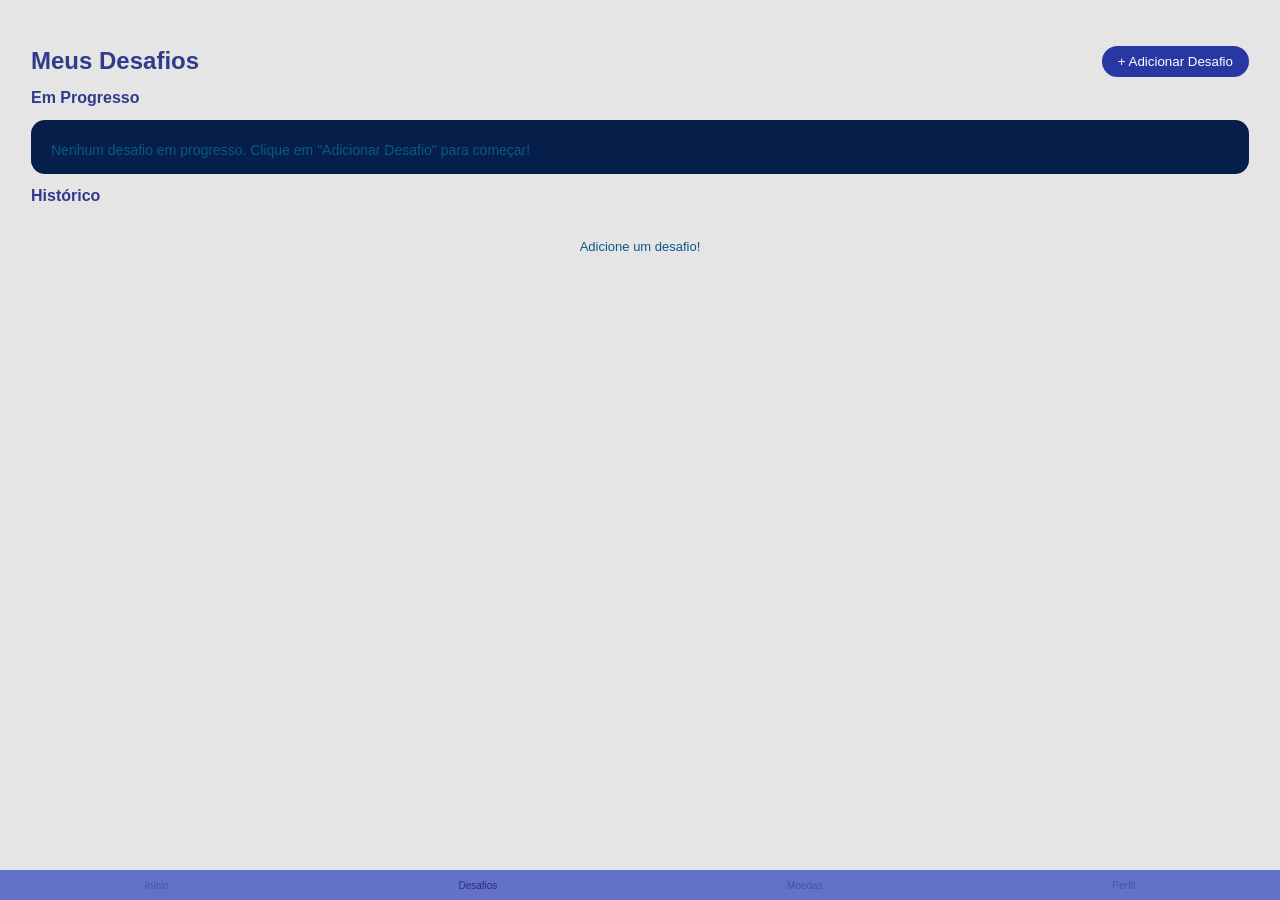
==== commit 8a99a48c: "Seu comentário explicando o que foi feito aqui" ====
--- a/Explorar.html
+++ b/Explorar.html
@@ -31,12 +31,13 @@
     <div class="secao-desafio">
         <h2>Histórico</h2>
         <div id="lista-historico" class="lista-historico">
-            <p class="sem-historico">Nenhum desafio concluído ou falho ainda.</p>
+            <p class="sem-historico">Adicione um desafio!</p>
         </div>
     </div>
+</div>
 
 <!-- Modal para adicionar desafio -->
-<div id="modal-desafio" class="modal-overlay" style="display: flex;">
+<div id="modal-desafio" class="modal-overlay" style="display: none;">
     <div class="modal-conteudo">
         <button class="btn-fechar-modal" id="fechar-modal-desafio">✕</button>
         <h3 id="Novo-Desafio">Novo Desafio</h3>
--- a/style.css
+++ b/style.css
@@ -475,7 +475,7 @@
 .acoes-direita-container {
     display: flex;
     align-items: center;
-    gap: 10px;
+    gap: 15px;
     flex-shrink: 0;
 }
 .btn-acao-topo {
@@ -488,7 +488,7 @@
     justify-content: center;
     padding: 6px;
     transition: color 0.2s, transform 0.2s;
-    margin-right: -5px;
+    margin-right: -16px;
 }
 .btn-acao-topo:hover {
     color: #2f3b8b;
@@ -541,7 +541,6 @@
    LIXEIRA E MODO EXCLUSÃO
    ========================================================================== */
 #btn-lixeira-secao {
-    margin-right:7px;
     border-color: #2f3b8b !important;
 }
 #btn-lixeira-secao:hover {
--- a/explorar.css
+++ b/explorar.css
@@ -1,9 +1,8 @@
 /* ========== DESAFIOS ========== */
 .container-desafios {
     padding: 20px;
-    max-width: 800px;
-    margin: 0 auto;
-    font-family: 'roboto-medium', sans-serif;
+    max-height: 99%;
+    font-family: 'roboto-light', sans-serif;
 }
 .cabecalho-desafios {
     display: flex;
@@ -17,7 +16,6 @@
 .titulo-principal {
     font-size: 24px;
     color: #2f3b8b;
-    margin-left: 9px;
     font-family: 'roboto-bold', sans-serif;
 }
 
@@ -31,44 +29,40 @@
     cursor: pointer;
     font-family: 'roboto-medium', sans-serif;
     transition: background-color 0.2s, transform 0.1s;
-    margin-right: -130px;
+    display: flex;
+    justify-content: flex-end;
+    align-items: center;
 }
 .btn-adicionar:hover {
     background-color: #4a5cd0;
     transform: scale(1.02);
 }
 
-
-.secao-desafio {
-    background: none;
-    align-items: center;
-    justify-content: center;
-    border-radius: 16px;
-    padding: 10px;
-    margin-bottom: 25px;
-}
 .secao-desafio h2 {
     font-size: 16px;
     color: #2f3b8b;
-    margin-top: -9px;
+    margin-top: 13px;
     font-family: 'roboto-bold', sans-serif;
 }
-
 .card-desafio {
-    background: #f9f9fb;
+    background: #051E4A;
     border-radius: 14px;
-    padding: 10px;
+    padding: 16px 20px;
     transition: background 0.2s;
-    display: flex;
-    align-items: center;
-    border: none;
-    position: center;
-    width: 900px;
-
+    border: none;
+    max-width: 100%;
+    box-sizing: border-box;
+    color: #D4C36E;
+    margin: 0;
+    display: flex !important;
+    flex-direction: column !important;
+    gap: 20px !important; /* aumenta o espaçamento entre os cards */
+    align-items: stretch !important;
 }
 .card-desafio p {
-    margin: 8px 0;
+    margin: 6px 0;
     font-size: 14px;
+    text-align: left;           /* texto alinhado à esquerda */
 }
 .card-desafio strong {
     color: #2838a3;
@@ -107,9 +101,30 @@
     flex-direction: column;
     gap: 12px;
 }
-.sem-desafio, .sem-historico {
-    color: #888;
-    font-style: italic;
+.status-emprogresso {
+    background-color: #ffaa00;
+    color: #1a1c2c;
+}
+
+/* --- Mensagens quando vazio --- */
+.sem-desafio,
+.sem-historico {
+    color: #0A5985;
+    font-family: 'roboto-light', sans-serif;
+    font-size: 13px;
+    justify-items: center;
+    align-items: center;
+    width: 100%;
+    height: 10px;
+    border-radius: 20px;
+}
+.sem-historico {
+    color: #0A5985; /* ou a cor que desejar */
+    font-family: 'roboto-light', sans-serif;
+    margin: 0;
+    padding: 20px 0;
+    text-align: center;
+    width: 100%;
 }
 .simulacao-tempo {
     text-align: center;
@@ -128,6 +143,36 @@
     background-color: #ffaa00;
        margin-left: 10px;
     color: #1a1c2c;
+}
+/* --- Botão excluir dentro do card --- */
+.btn-excluir {
+    background: none;
+    border: none;
+    font-size: 18px;
+    cursor: pointer;
+    color: #c62222;
+    padding: 4px 8px;
+    border-radius: 6px;
+    transition: background-color 0.2s, transform 0.2s;
+    flex-shrink: 0;        /* evita que o botão encolha */
+}
+.btn-excluir:hover {
+    background-color: rgba(198, 34, 34, 0.2);
+    transform: scale(1.1);
+}
+.btn-esvaziar-historico {
+    background-color: #c62222;
+    color: white;
+    border: none;
+    padding: 8px 16px;
+    border-radius: 20px;
+    cursor: pointer;
+    font-family: 'roboto-medium', sans-serif;
+    font-size: 13px;
+    transition: background-color 0.2s;
+}
+.btn-esvaziar-historico:hover {
+    background-color: #9b1d0f;
 }
 
 
@@ -219,6 +264,7 @@
     margin-top: -10px;
     margin-left: 25px;
 }
+
 
 
 /* ==========================================================================
@@ -403,3 +449,9 @@
     color: #0A5985;
 }
 
+
+body.dark-mode .sem-desafio,
+body.dark-mode .sem-historico {
+    color: #0A5985;
+    background-color: #051E4A;
+}
